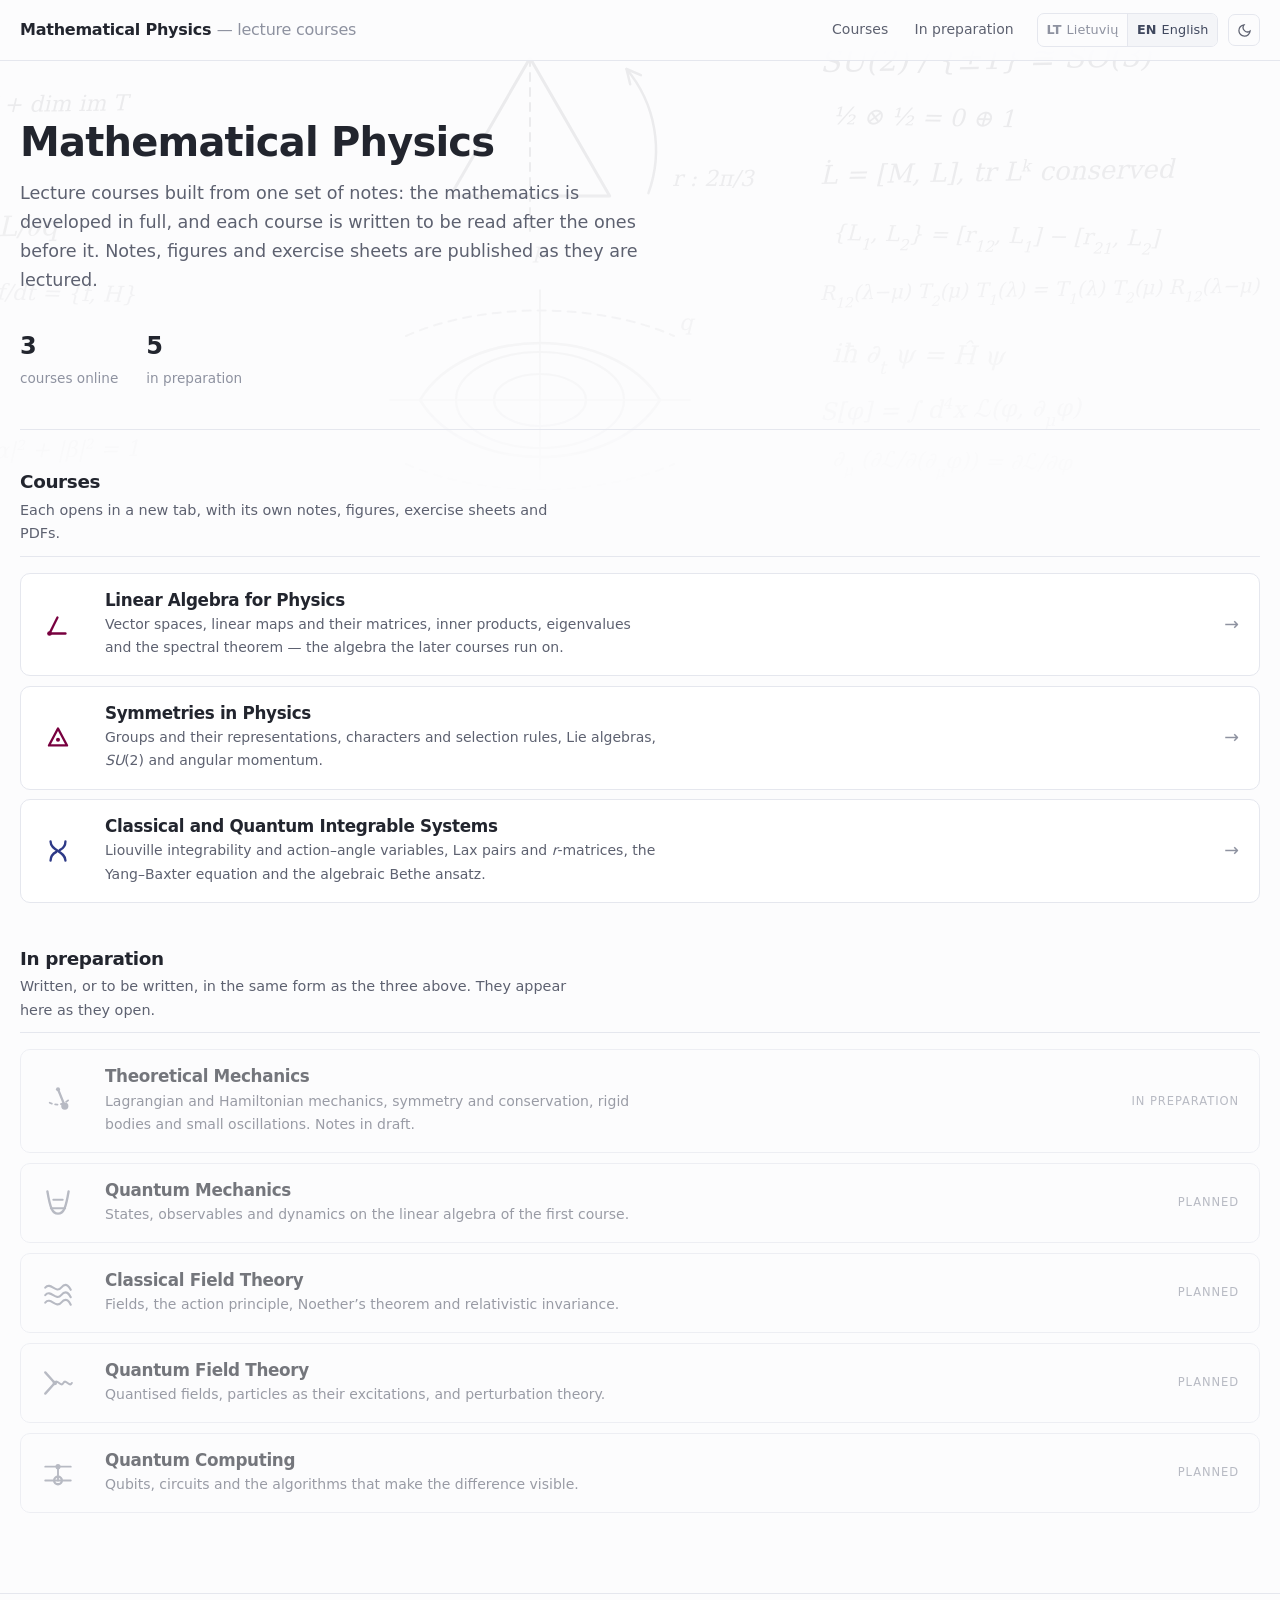
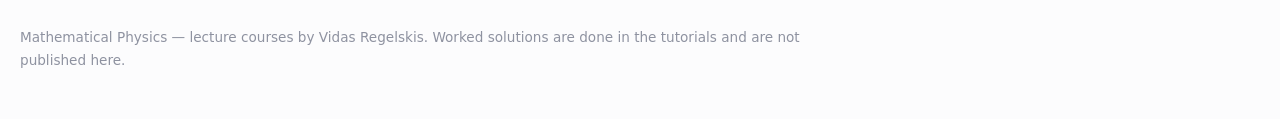
==== en/index.html @ d21b9eca "Publish the Mathematical Physics front page (2026-09-21T10:34Z)" ====
<!doctype html>
<html lang="en">
<head>
<meta charset="utf-8" />
<meta name="viewport" content="width=device-width, initial-scale=1" />
<title>Mathematical Physics</title>
<meta name="description" content="Lecture courses in mathematical physics: linear algebra, symmetries, and classical and quantum integrable systems, with more in preparation." />
<link rel="canonical" href="https://vu-ff.github.io/en/" />
<link rel="alternate" hreflang="lt" href="https://vu-ff.github.io/" />
<link rel="alternate" hreflang="en" href="https://vu-ff.github.io/en/" />
<link rel="alternate" hreflang="x-default" href="https://vu-ff.github.io/" />
<link rel="icon" href="/favicon.svg" />
<link rel="stylesheet" href="/styles.css" />
<script>
  // Applied before first paint, so the page never flashes the wrong theme.
  // The key is shared with the other language: one reader, one choice.
  (function () {
    try {
      var t = localStorage.getItem("mphys-theme");
      if (t) document.documentElement.setAttribute("data-theme", t);
    } catch (e) {}
  })();
</script>
</head>
<body>

<!-- The page-top blackboard: decoration only, so hidden from assistive
     technology and from print. -->
<div class="board" aria-hidden="true"><div class="board-ink"></div></div>
<script>
  // Fade the board out over the first 60% of a screen of scrolling.
  (function () {
    var board = document.querySelector(".board"), frame = 0;
    if (!board) return;
    function update() {
      frame = 0;
      board.style.opacity = String(Math.max(0, 1 - window.scrollY / (window.innerHeight * 0.6)));
    }
    window.addEventListener("scroll", function () {
      if (!frame) frame = requestAnimationFrame(update);
    }, { passive: true });
    update();
  })();
</script>

<a class="skip-link" href="#main">Skip to the courses</a>

<header class="site-header">
  <div class="wrap bar">
    <a class="brand" href="/en/">Mathematical Physics <span>— lecture courses</span></a>
    <nav class="site-nav">
      <a href="#courses">Courses</a>
      <a href="#planned">In preparation</a>
      <div class="lang-switch" role="group" aria-label="Language">
        <a href="/" hreflang="lt" lang="lt">LT<span class="lang-full">Lietuvių</span></a>
        <a href="/en/" hreflang="en" lang="en" aria-current="true">EN<span class="lang-full">English</span></a>
      </div>
      <button class="theme-toggle" type="button" data-theme-toggle aria-label="Switch between light and dark">
        <svg width="15" height="15" viewBox="0 0 24 24" fill="none" stroke="currentColor"
             stroke-width="2" aria-hidden="true">
          <path d="M21 12.79A9 9 0 1 1 11.21 3 7 7 0 0 0 21 12.79z" />
        </svg>
      </button>
    </nav>
  </div>
</header>

<main class="wrap" id="main">

  <section class="hero">
    <h1>Mathematical Physics</h1>
    <p class="lede">Lecture courses built from one set of notes: the mathematics is developed in full, and each course is written to be read after the ones before it. Notes, figures and exercise sheets are published as they are lectured.</p>
    <div class="meta">
      <div><b>3</b> courses online</div>
      <div><b>5</b> in preparation</div>
    </div>
  </section>

  <section class="shelf" id="courses">
    <header class="shelf-head">
      <h2>Courses</h2>
      <p>Each opens in a new tab, with its own notes, figures, exercise sheets and PDFs.</p>
    </header>
    <ul class="course-list">

      <li><a class="course-card" style="--card-accent: var(--c-linalg)"
             href="https://vu-ff.github.io/linalg/" target="_blank" rel="noopener">
        <svg class="course-glyph" width="34" height="34" viewBox="0 0 32 32" aria-hidden="true"
             fill="none" stroke="currentColor" stroke-width="2.2" stroke-linecap="round" stroke-linejoin="round">
          <path d="M8 24 L23 24" /><path d="M8 24 L15.5 9" />
          <circle cx="8" cy="24" r="2.2" fill="currentColor" stroke="none" />
        </svg>
        <div class="course-body">
          <h3>Linear Algebra for Physics</h3>
          <p>Vector spaces, linear maps and their matrices, inner products, eigenvalues and the spectral theorem — the algebra the later courses run on.</p>
        </div>
        <div class="course-go" aria-hidden="true">→</div>
      </a></li>

      <li><a class="course-card" style="--card-accent: var(--c-symmetries)"
             href="https://vu-ff.github.io/symmetries/" target="_blank" rel="noopener">
        <svg class="course-glyph" width="34" height="34" viewBox="0 0 32 32" aria-hidden="true"
             fill="none" stroke="currentColor" stroke-width="2.2" stroke-linecap="round" stroke-linejoin="round">
          <path d="M16 7 L24.5 23 L7.5 23 Z" />
          <circle cx="16" cy="17.7" r="1.9" fill="currentColor" stroke="none" />
        </svg>
        <div class="course-body">
          <h3>Symmetries in Physics</h3>
          <p>Groups and their representations, characters and selection rules, Lie algebras, <i>SU</i>(2) and angular momentum.</p>
        </div>
        <div class="course-go" aria-hidden="true">→</div>
      </a></li>

      <li><a class="course-card" style="--card-accent: var(--c-integrability)"
             href="https://vu-ff.github.io/integrability/" target="_blank" rel="noopener">
        <svg class="course-glyph" width="34" height="34" viewBox="0 0 32 32" aria-hidden="true"
             fill="none" stroke="currentColor" stroke-width="2.2" stroke-linecap="round" stroke-linejoin="round">
          <path d="M9 7 C 9 16, 23 16, 23 25" />
          <path d="M23 7 C 23 12, 19.5 14.2, 17.6 15.2" />
          <path d="M14.4 16.8 C 12.5 17.8, 9 20, 9 25" />
        </svg>
        <div class="course-body">
          <h3>Classical and Quantum Integrable Systems</h3>
          <p>Liouville integrability and action–angle variables, Lax pairs and <i>r</i>-matrices, the Yang–Baxter equation and the algebraic Bethe ansatz.</p>
        </div>
        <div class="course-go" aria-hidden="true">→</div>
      </a></li>

    </ul>
  </section>

  <section class="shelf" id="planned">
    <header class="shelf-head">
      <h2>In preparation</h2>
      <p>Written, or to be written, in the same form as the three above. They appear here as they open.</p>
    </header>
    <ul class="course-list">

      <li><div class="course-card is-planned">
        <svg class="course-glyph" width="34" height="34" viewBox="0 0 32 32" aria-hidden="true"
             fill="none" stroke="currentColor" stroke-width="2.2" stroke-linecap="round" stroke-linejoin="round">
          <path d="M16 5 L21.8 19.2" />
          <circle cx="16" cy="5" r="1.9" fill="currentColor" stroke="none" />
          <circle cx="22.4" cy="20.8" r="3.4" fill="currentColor" stroke="none" />
          <path d="M8.2 17.6 A 15.4 15.4 0 0 0 26.4 14.6" stroke-width="1.7" stroke-dasharray="2.2 3.2" />
        </svg>
        <div class="course-body">
          <h3>Theoretical Mechanics</h3>
          <p>Lagrangian and Hamiltonian mechanics, symmetry and conservation, rigid bodies and small oscillations. Notes in draft.</p>
        </div>
        <div class="course-go">In preparation</div>
      </div></li>

      <li><div class="course-card is-planned">
        <svg class="course-glyph" width="34" height="34" viewBox="0 0 32 32" aria-hidden="true"
             fill="none" stroke="currentColor" stroke-width="2.2" stroke-linecap="round" stroke-linejoin="round">
          <path d="M6 5 C 8.5 20, 10.5 26, 16 26 C 21.5 26, 23.5 20, 26 5" />
          <path d="M11.6 13 L20.4 13" stroke-width="1.9" />
          <path d="M9.3 21 L22.7 21" stroke-width="1.9" />
        </svg>
        <div class="course-body">
          <h3>Quantum Mechanics</h3>
          <p>States, observables and dynamics on the linear algebra of the first course.</p>
        </div>
        <div class="course-go">Planned</div>
      </div></li>

      <li><div class="course-card is-planned">
        <svg class="course-glyph" width="34" height="34" viewBox="0 0 32 32" aria-hidden="true"
             fill="none" stroke="currentColor" stroke-width="2" stroke-linecap="round" stroke-linejoin="round">
          <path d="M4 11 C 9 5, 14 17, 19 11 C 24 5, 27 11, 28 13" />
          <path d="M4 18 C 9 12, 14 24, 19 18 C 24 12, 27 18, 28 20" />
          <path d="M4 25 C 9 19, 14 31, 19 25 C 24 19, 27 25, 28 27" />
        </svg>
        <div class="course-body">
          <h3>Classical Field Theory</h3>
          <p>Fields, the action principle, Noether’s theorem and relativistic invariance.</p>
        </div>
        <div class="course-go">Planned</div>
      </div></li>

      <li><div class="course-card is-planned">
        <svg class="course-glyph" width="34" height="34" viewBox="0 0 32 32" aria-hidden="true"
             fill="none" stroke="currentColor" stroke-width="2.2" stroke-linecap="round" stroke-linejoin="round">
          <path d="M4 6 L13 16" /><path d="M4 26 L13 16" />
          <path d="M13 16 C 15.5 11.5, 18.5 20.5, 21 16 C 23.5 11.5, 26.5 20.5, 29 16" stroke-width="1.9" />
          <circle cx="13" cy="16" r="2.1" fill="currentColor" stroke="none" />
        </svg>
        <div class="course-body">
          <h3>Quantum Field Theory</h3>
          <p>Quantised fields, particles as their excitations, and perturbation theory.</p>
        </div>
        <div class="course-go">Planned</div>
      </div></li>

      <li><div class="course-card is-planned">
        <svg class="course-glyph" width="34" height="34" viewBox="0 0 32 32" aria-hidden="true"
             fill="none" stroke="currentColor" stroke-width="2.2" stroke-linecap="round" stroke-linejoin="round">
          <path d="M4 10 L28 10" stroke-width="1.8" /><path d="M4 23 L28 23" stroke-width="1.8" />
          <path d="M16 10 L16 23" stroke-width="1.8" />
          <circle cx="16" cy="10" r="2.4" fill="currentColor" stroke="none" />
          <circle cx="16" cy="23" r="3.6" />
        </svg>
        <div class="course-body">
          <h3>Quantum Computing</h3>
          <p>Qubits, circuits and the algorithms that make the difference visible.</p>
        </div>
        <div class="course-go">Planned</div>
      </div></li>

    </ul>
  </section>

</main>

<footer class="site-footer">
  <div class="wrap">
    <p>Mathematical Physics — lecture courses by Vidas Regelskis. Worked solutions are done in the tutorials and are not published here.</p>
  </div>
</footer>

<script>
  document.querySelector("[data-theme-toggle]")?.addEventListener("click", function () {
    var root = document.documentElement;
    var current = root.getAttribute("data-theme");
    if (!current) {
      current = window.matchMedia("(prefers-color-scheme: dark)").matches ? "dark" : "light";
    }
    var next = current === "dark" ? "light" : "dark";
    root.setAttribute("data-theme", next);
    try { localStorage.setItem("mphys-theme", next); } catch (e) {}
  });
</script>

</body>
</html>
---- styles.css ----
/* =====================================================================
   Mathematical Physics — the hub's design system.

   Lifted from the three course platforms (integrability/platform/src/
   styles/global.css and its two siblings, 2026-09-21) and cut down to what
   one page needs: the tokens, the header, the blackboard, one card and the
   footer. Nothing about lecture notes, KaTeX or search is carried over.

   The courses each wear their own accent — burgundy #78003f for Linear
   Algebra and Symmetries, indigo #2e3a87 for Integrability. The hub wears
   none of them: it is slate on the siblings' cool greys, and each card
   carries its course's colour as its own mark and hover. The shelf should
   not compete with the books on it.
   ===================================================================== */

:root {
  /* The hub's own accent: a slate that belongs to no course. */
  --slate:      #40485e;
  --slate-dark: #2b3142;

  /* Per-course accents, verbatim from each course's lecturestyle.sty. */
  --c-linalg:        #78003f;
  --c-symmetries:    #78003f;
  --c-integrability: #2e3a87;

  /* Light theme — the cool neutral scale of the integrability site. */
  --bg:          #fcfcfd;
  --bg-raised:   #ffffff;
  --bg-sunken:   #f4f5f8;
  --text:        #1b1d24;
  --text-muted:  #5d6170;
  --text-faint:  #8e92a0;
  --rule:        #e5e7ee;
  --rule-strong: #cfd3de;
  --accent:      var(--slate);
  --accent-text: var(--slate);
  --heading:     #22252e;

  /* The printed notes are set in XCharter, an extended Charter. */
  --font-prose: "Charter", "Bitstream Charter", "Sitka Text", Cambria, Georgia, serif;
  --font-ui: ui-sans-serif, system-ui, -apple-system, "Segoe UI", Inter, sans-serif;

  --measure: 52rem;
  --radius: 10px;
  --shadow: 0 1px 2px rgb(20 24 50 / 0.04), 0 4px 16px rgb(20 24 50 / 0.05);
}

/* Dark theme. Burgundy and indigo are both far too dark to carry a mark on
   dark ground, so each is lifted to the tint its own course's dark theme
   already uses, rather than reused. */
@media (prefers-color-scheme: dark) {
  :root:not([data-theme="light"]) {
    --bg:          #121318;
    --bg-raised:   #1a1b22;
    --bg-sunken:   #0e0f13;
    --text:        #dfe1ea;
    --text-muted:  #a3a7b6;
    --text-faint:  #737888;
    --rule:        #272a33;
    --rule-strong: #3a3e4a;
    --accent:      #9aa3ba;
    --accent-text: #aeb6c9;
    --heading:     #e6e8f0;
    --c-linalg:        #d888a8;
    --c-symmetries:    #d888a8;
    --c-integrability: #8e9ae0;
    --shadow: 0 1px 2px rgb(0 0 0 / 0.35), 0 4px 16px rgb(0 0 0 / 0.28);
  }
}
:root[data-theme="dark"] {
  --bg:          #121318;  --bg-raised: #1a1b22;  --bg-sunken: #0e0f13;
  --text:        #dfe1ea;  --text-muted: #a3a7b6; --text-faint: #737888;
  --rule:        #272a33;  --rule-strong: #3a3e4a;
  --accent:      #9aa3ba;  --accent-text: #aeb6c9; --heading: #e6e8f0;
  --c-linalg:        #d888a8;
  --c-symmetries:    #d888a8;
  --c-integrability: #8e9ae0;
  --shadow: 0 1px 2px rgb(0 0 0 / 0.35), 0 4px 16px rgb(0 0 0 / 0.28);
}

*, *::before, *::after { box-sizing: border-box; }

html { -webkit-text-size-adjust: 100%; scroll-behavior: smooth; scroll-padding-top: 5rem; }
@media (prefers-reduced-motion: reduce) {
  html { scroll-behavior: auto; }
  *, *::before, *::after { animation-duration: .01ms !important; transition-duration: .01ms !important; }
}

body {
  margin: 0;
  background: var(--bg);
  color: var(--text);
  font-family: var(--font-ui);
  font-size: 17px;
  line-height: 1.65;
  -webkit-font-smoothing: antialiased;
  position: relative;
  isolation: isolate;
}

/* ---------- the blackboard ----------
   A faint board of formulas from across the collection behind the top of
   the page. The SVG is a MASK and the ink is a theme colour, so it follows
   light and dark without a second drawing. It fades downward, and fades
   again as the reader scrolls (the listener in index.html). */
.board {
  position: absolute; top: 0; left: 0; right: 0; height: 500px;
  z-index: -1; pointer-events: none; overflow: hidden;
  -webkit-mask-image: linear-gradient(to bottom, #000 0%, #000 30%, transparent 100%);
          mask-image: linear-gradient(to bottom, #000 0%, #000 30%, transparent 100%);
}
.board-ink {
  position: absolute; inset: 0;
  background: var(--board-ink); opacity: var(--board-opacity);
  -webkit-mask: url("blackboard.svg") top center / 1800px 500px repeat-x;
          mask: url("blackboard.svg") top center / 1800px 500px repeat-x;
}
:root { --board-ink: var(--heading); --board-opacity: .075; }
@media (prefers-color-scheme: dark) {
  :root:not([data-theme="light"]) { --board-opacity: .07; }
}
:root[data-theme="dark"] { --board-opacity: .07; }
@media (max-width: 40rem) {
  .board { height: 340px; }
  .board-ink { -webkit-mask-size: 1224px 340px; mask-size: 1224px 340px; }
}
@media print { .board { display: none; } }

/* ---------- layout ---------- */
.wrap { width: min(100% - 2.5rem, 80rem); margin-inline: auto; }

/* ---------- header ---------- */
.site-header {
  position: sticky; top: 0; z-index: 50;
  background: color-mix(in srgb, var(--bg) 88%, transparent);
  backdrop-filter: saturate(1.6) blur(10px);
  border-bottom: 1px solid var(--rule);
}
.site-header .bar { display: flex; align-items: center; gap: 1.25rem; height: 3.75rem; }
.brand { font-weight: 650; letter-spacing: -0.015em; color: var(--heading); text-decoration: none; font-size: 1rem; }
.brand span { color: var(--text-faint); font-weight: 450; }
.site-nav { margin-left: auto; display: flex; align-items: center; gap: .25rem; }
.site-nav a {
  color: var(--text-muted); text-decoration: none; font-size: .875rem;
  padding: .4rem .7rem; border-radius: 7px; font-weight: 500;
}
.site-nav a:hover { color: var(--text); background: var(--bg-sunken); }

/* The language switcher: a segmented control at the end of the navigation,
   carried over from the course sites so the two chromes match. The full name
   is what a reader looking for their language scans for, so it is the label
   on a wide header; the code alone carries it once the header runs out of
   room. */
.lang-switch {
  display: flex; align-items: center; margin-left: .5rem;
  border: 1px solid var(--rule); border-radius: 7px; overflow: hidden;
}
.site-nav .lang-switch a {
  display: flex; align-items: baseline; gap: .3rem;
  padding: .32rem .55rem; border-radius: 0; font-size: .8rem; font-weight: 550;
  color: var(--text-faint); letter-spacing: .01em;
}
.site-nav .lang-switch a + a { border-left: 1px solid var(--rule); }
.site-nav .lang-switch a:hover { color: var(--text); background: var(--bg-sunken); }
.site-nav .lang-switch a[aria-current="true"] {
  color: var(--accent-text); background: var(--bg-sunken); cursor: default;
}
.lang-switch .lang-full { font-weight: 500; }
@media (max-width: 62rem) {
  .lang-switch .lang-full { display: none; }
}

.theme-toggle {
  background: none; border: 1px solid var(--rule); color: var(--text-muted);
  width: 2rem; height: 2rem; border-radius: 7px; cursor: pointer;
  display: grid; place-items: center; padding: 0; margin-left: .35rem;
}
.theme-toggle:hover { border-color: var(--rule-strong); color: var(--text); }

/* ---------- headings and links ---------- */
h1, h2, h3 { color: var(--heading); line-height: 1.25; letter-spacing: -0.02em; font-weight: 640; }
h1 { font-size: clamp(1.75rem, 1.2rem + 2vw, 2.5rem); margin: 0 0 .5rem; }
h2 { font-size: 1.4rem; margin: 2.75rem 0 .75rem; }
h3 { font-size: 1.1rem; margin: 2rem 0 .5rem; }
a { color: var(--accent-text); text-underline-offset: 2px; }

/* ---------- hero ---------- */
.hero { padding: 3.5rem 0 2.5rem; border-bottom: 1px solid var(--rule); margin-bottom: 2.5rem; }
.hero h1 { max-width: 20ch; }
.hero .lede { font-size: 1.1rem; color: var(--text-muted); max-width: 56ch; margin: .75rem 0 0; }
.hero .meta { display: flex; flex-wrap: wrap; gap: 1.75rem; margin-top: 2rem; }
.hero .meta div { font-size: .85rem; color: var(--text-faint); }
.hero .meta b { display: block; font-size: 1.5rem; color: var(--heading); font-weight: 620; letter-spacing: -.02em; }

/* ---------- the shelf ---------- */
.shelf { margin: 0 0 2.75rem; }
.shelf-head { border-bottom: 1px solid var(--rule); padding-bottom: .6rem; margin-bottom: 1rem; }
.shelf-head h2 { margin: 0; font-size: 1.15rem; }
.shelf-head p { margin: .35rem 0 0; font-size: .9rem; color: var(--text-muted); max-width: 60ch; }

.course-list { display: grid; gap: .6rem; padding: 0; margin: 0; list-style: none; }
.course-card {
  display: grid; grid-template-columns: 2.75rem 1fr auto; align-items: center; gap: 1.25rem;
  padding: 1rem 1.25rem; border: 1px solid var(--rule); border-radius: var(--radius);
  background: var(--bg-raised); text-decoration: none; color: inherit;
  transition: border-color .15s ease, transform .15s ease, box-shadow .15s ease;
}
/* Each live card hovers in its own course's colour, which is the first
   thing the reader will see of that course on the other side of the click. */
a.course-card:hover { border-color: var(--card-accent); transform: translateY(-1px); box-shadow: var(--shadow); }
.course-glyph { color: var(--card-accent); display: block; }
.course-body h3 { margin: 0 0 .15rem; font-size: 1.05rem; font-weight: 620; }
.course-body p { margin: 0; font-size: .875rem; color: var(--text-muted); max-width: 62ch; }
.course-go { color: var(--text-faint); font-size: 1.1rem; }

.course-card.is-planned { opacity: .62; background: transparent; --card-accent: var(--text-faint); }
.course-card.is-planned .course-go {
  font-size: .72rem; text-transform: uppercase; letter-spacing: .08em;
}

/* ---------- footer ---------- */
.site-footer {
  margin-top: 5rem; border-top: 1px solid var(--rule);
  padding: 2rem 0 3rem; color: var(--text-faint); font-size: .85rem;
}
.site-footer p { margin: 0; max-width: var(--measure); }
.site-footer a { color: var(--text-muted); }

/* Keyboard users should not have to tab through the header first. */
.skip-link {
  position: absolute; left: -9999px; top: 0; z-index: 100;
  background: var(--bg); color: var(--accent-text);
  padding: .6rem 1rem; border: 2px solid var(--accent); border-radius: 0 0 4px 0;
}
.skip-link:focus { left: 0; }

@media (max-width: 40rem) {
  /* The brand must stay on one line; the two section links are no use on a
     page this short, so the phone header is the title and the toggle. */
  .brand { white-space: nowrap; }
  .brand span { display: none; }
  .site-nav > a { display: none; }
  .lang-switch { margin-left: 0; }
  .site-nav .lang-switch a { padding: .3rem .45rem; font-size: .78rem; }
  .theme-toggle { flex: 0 0 auto; }
  .hero { padding: 2.25rem 0 1.75rem; }
  .hero .meta { gap: 1.1rem; }
  .course-card { grid-template-columns: 2.25rem 1fr auto; gap: .85rem; padding: .9rem 1rem; }
  .course-body p { font-size: .84rem; }
  /* A third column for "In preparation" would leave the description a
     column of two words, so the status drops under the text instead. */
  .course-card.is-planned { grid-template-columns: 2.25rem 1fr; }
  .course-card.is-planned .course-go { grid-column: 2; margin-top: .35rem; }
}
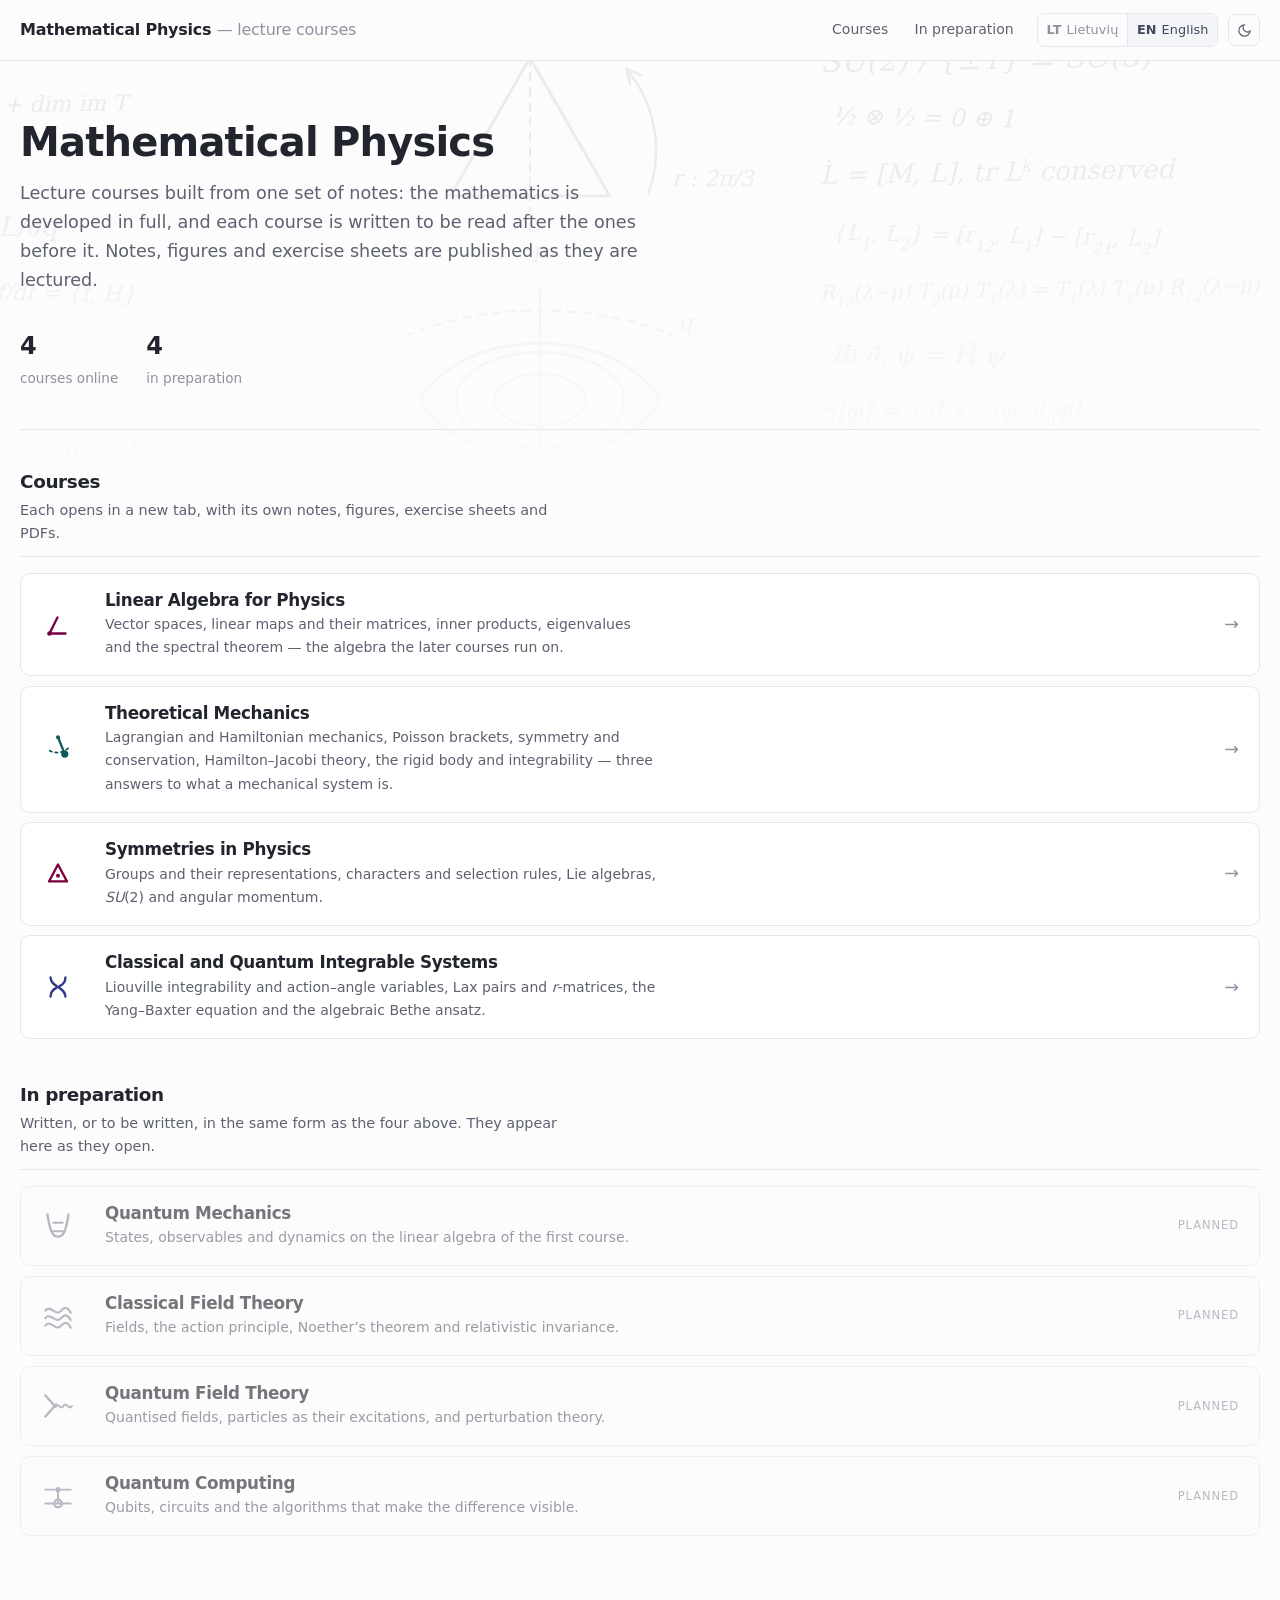
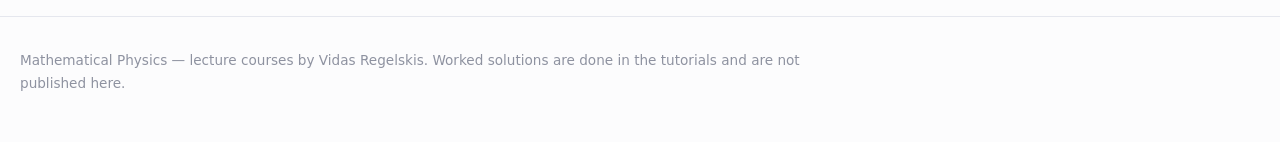
==== commit 24bd7e9a: "Publish the Mathematical Physics front page (2026-09-30T18:46Z)" ====
--- a/en/index.html
+++ b/en/index.html
@@ -4,7 +4,7 @@
 <meta charset="utf-8" />
 <meta name="viewport" content="width=device-width, initial-scale=1" />
 <title>Mathematical Physics</title>
-<meta name="description" content="Lecture courses in mathematical physics: linear algebra, symmetries, and classical and quantum integrable systems, with more in preparation." />
+<meta name="description" content="Lecture courses in mathematical physics: linear algebra, theoretical mechanics, symmetries, and classical and quantum integrable systems, with more in preparation." />
 <link rel="canonical" href="https://vu-ff.github.io/en/" />
 <link rel="alternate" hreflang="lt" href="https://vu-ff.github.io/" />
 <link rel="alternate" hreflang="en" href="https://vu-ff.github.io/en/" />
@@ -71,8 +71,8 @@
     <h1>Mathematical Physics</h1>
     <p class="lede">Lecture courses built from one set of notes: the mathematics is developed in full, and each course is written to be read after the ones before it. Notes, figures and exercise sheets are published as they are lectured.</p>
     <div class="meta">
-      <div><b>3</b> courses online</div>
-      <div><b>5</b> in preparation</div>
+      <div><b>4</b> courses online</div>
+      <div><b>4</b> in preparation</div>
     </div>
   </section>
 
@@ -97,46 +97,8 @@
         <div class="course-go" aria-hidden="true">→</div>
       </a></li>
 
-      <li><a class="course-card" style="--card-accent: var(--c-symmetries)"
-             href="https://vu-ff.github.io/symmetries/" target="_blank" rel="noopener">
-        <svg class="course-glyph" width="34" height="34" viewBox="0 0 32 32" aria-hidden="true"
-             fill="none" stroke="currentColor" stroke-width="2.2" stroke-linecap="round" stroke-linejoin="round">
-          <path d="M16 7 L24.5 23 L7.5 23 Z" />
-          <circle cx="16" cy="17.7" r="1.9" fill="currentColor" stroke="none" />
-        </svg>
-        <div class="course-body">
-          <h3>Symmetries in Physics</h3>
-          <p>Groups and their representations, characters and selection rules, Lie algebras, <i>SU</i>(2) and angular momentum.</p>
-        </div>
-        <div class="course-go" aria-hidden="true">→</div>
-      </a></li>
-
-      <li><a class="course-card" style="--card-accent: var(--c-integrability)"
-             href="https://vu-ff.github.io/integrability/" target="_blank" rel="noopener">
-        <svg class="course-glyph" width="34" height="34" viewBox="0 0 32 32" aria-hidden="true"
-             fill="none" stroke="currentColor" stroke-width="2.2" stroke-linecap="round" stroke-linejoin="round">
-          <path d="M9 7 C 9 16, 23 16, 23 25" />
-          <path d="M23 7 C 23 12, 19.5 14.2, 17.6 15.2" />
-          <path d="M14.4 16.8 C 12.5 17.8, 9 20, 9 25" />
-        </svg>
-        <div class="course-body">
-          <h3>Classical and Quantum Integrable Systems</h3>
-          <p>Liouville integrability and action–angle variables, Lax pairs and <i>r</i>-matrices, the Yang–Baxter equation and the algebraic Bethe ansatz.</p>
-        </div>
-        <div class="course-go" aria-hidden="true">→</div>
-      </a></li>
-
-    </ul>
-  </section>
-
-  <section class="shelf" id="planned">
-    <header class="shelf-head">
-      <h2>In preparation</h2>
-      <p>Written, or to be written, in the same form as the three above. They appear here as they open.</p>
-    </header>
-    <ul class="course-list">
-
-      <li><div class="course-card is-planned">
+      <li><a class="course-card" style="--card-accent: var(--c-mechanics)"
+             href="https://vu-ff.github.io/mechanics/" target="_blank" rel="noopener">
         <svg class="course-glyph" width="34" height="34" viewBox="0 0 32 32" aria-hidden="true"
              fill="none" stroke="currentColor" stroke-width="2.2" stroke-linecap="round" stroke-linejoin="round">
           <path d="M16 5 L21.8 19.2" />
@@ -146,10 +108,49 @@
         </svg>
         <div class="course-body">
           <h3>Theoretical Mechanics</h3>
-          <p>Lagrangian and Hamiltonian mechanics, symmetry and conservation, rigid bodies and small oscillations. Notes in draft.</p>
-        </div>
-        <div class="course-go">In preparation</div>
-      </div></li>
+          <p>Lagrangian and Hamiltonian mechanics, Poisson brackets, symmetry and conservation, Hamilton–Jacobi theory, the rigid body and integrability — three answers to what a mechanical system is.</p>
+        </div>
+        <div class="course-go" aria-hidden="true">→</div>
+      </a></li>
+
+      <li><a class="course-card" style="--card-accent: var(--c-symmetries)"
+             href="https://vu-ff.github.io/symmetries/" target="_blank" rel="noopener">
+        <svg class="course-glyph" width="34" height="34" viewBox="0 0 32 32" aria-hidden="true"
+             fill="none" stroke="currentColor" stroke-width="2.2" stroke-linecap="round" stroke-linejoin="round">
+          <path d="M16 7 L24.5 23 L7.5 23 Z" />
+          <circle cx="16" cy="17.7" r="1.9" fill="currentColor" stroke="none" />
+        </svg>
+        <div class="course-body">
+          <h3>Symmetries in Physics</h3>
+          <p>Groups and their representations, characters and selection rules, Lie algebras, <i>SU</i>(2) and angular momentum.</p>
+        </div>
+        <div class="course-go" aria-hidden="true">→</div>
+      </a></li>
+
+      <li><a class="course-card" style="--card-accent: var(--c-integrability)"
+             href="https://vu-ff.github.io/integrability/" target="_blank" rel="noopener">
+        <svg class="course-glyph" width="34" height="34" viewBox="0 0 32 32" aria-hidden="true"
+             fill="none" stroke="currentColor" stroke-width="2.2" stroke-linecap="round" stroke-linejoin="round">
+          <path d="M9 7 C 9 16, 23 16, 23 25" />
+          <path d="M23 7 C 23 12, 19.5 14.2, 17.6 15.2" />
+          <path d="M14.4 16.8 C 12.5 17.8, 9 20, 9 25" />
+        </svg>
+        <div class="course-body">
+          <h3>Classical and Quantum Integrable Systems</h3>
+          <p>Liouville integrability and action–angle variables, Lax pairs and <i>r</i>-matrices, the Yang–Baxter equation and the algebraic Bethe ansatz.</p>
+        </div>
+        <div class="course-go" aria-hidden="true">→</div>
+      </a></li>
+
+    </ul>
+  </section>
+
+  <section class="shelf" id="planned">
+    <header class="shelf-head">
+      <h2>In preparation</h2>
+      <p>Written, or to be written, in the same form as the four above. They appear here as they open.</p>
+    </header>
+    <ul class="course-list">
 
       <li><div class="course-card is-planned">
         <svg class="course-glyph" width="34" height="34" viewBox="0 0 32 32" aria-hidden="true"
--- a/styles.css
+++ b/styles.css
@@ -22,6 +22,7 @@
   --c-linalg:        #78003f;
   --c-symmetries:    #78003f;
   --c-integrability: #2e3a87;
+  --c-mechanics:     #0e5a5a;
 
   /* Light theme — the cool neutral scale of the integrability site. */
   --bg:          #fcfcfd;
@@ -64,6 +65,7 @@
     --c-linalg:        #d888a8;
     --c-symmetries:    #d888a8;
     --c-integrability: #8e9ae0;
+    --c-mechanics:     #5fbfb8;
     --shadow: 0 1px 2px rgb(0 0 0 / 0.35), 0 4px 16px rgb(0 0 0 / 0.28);
   }
 }
@@ -75,6 +77,7 @@
   --c-linalg:        #d888a8;
   --c-symmetries:    #d888a8;
   --c-integrability: #8e9ae0;
+  --c-mechanics:     #5fbfb8;
   --shadow: 0 1px 2px rgb(0 0 0 / 0.35), 0 4px 16px rgb(0 0 0 / 0.28);
 }
 
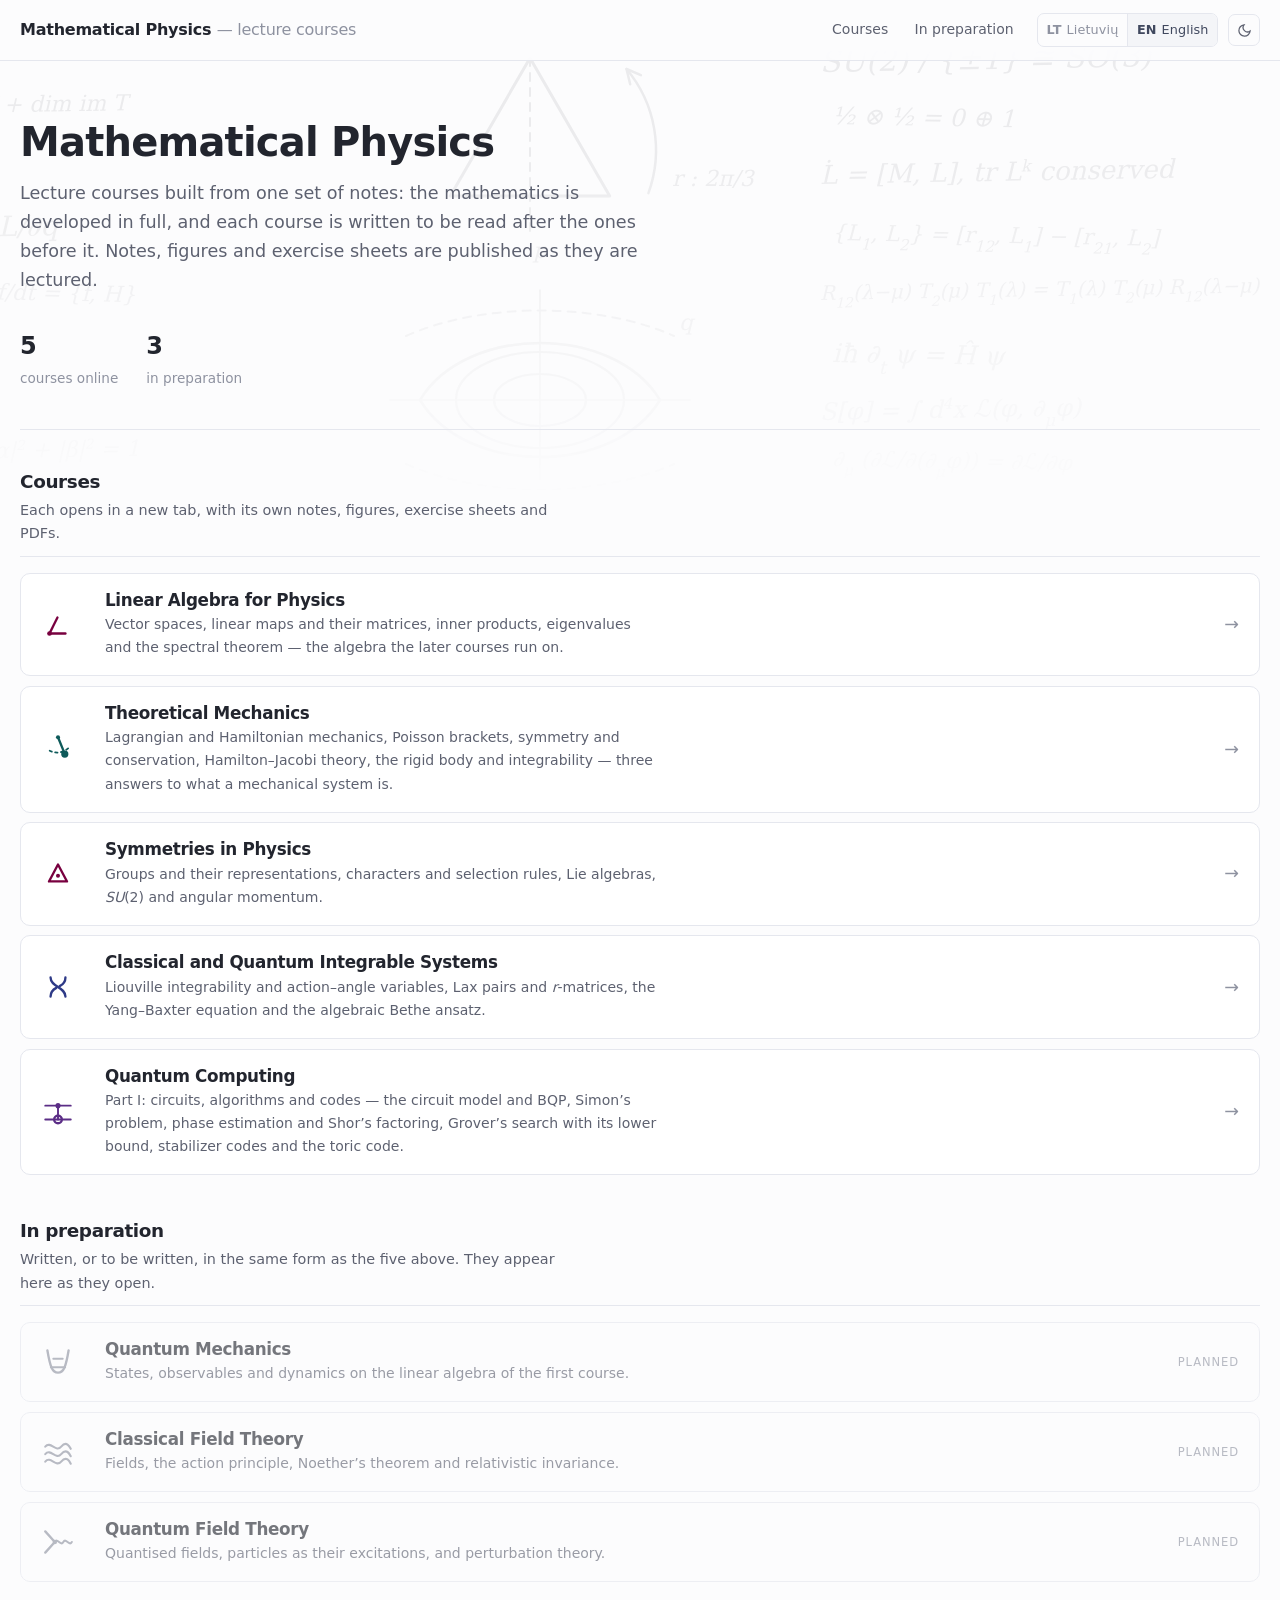
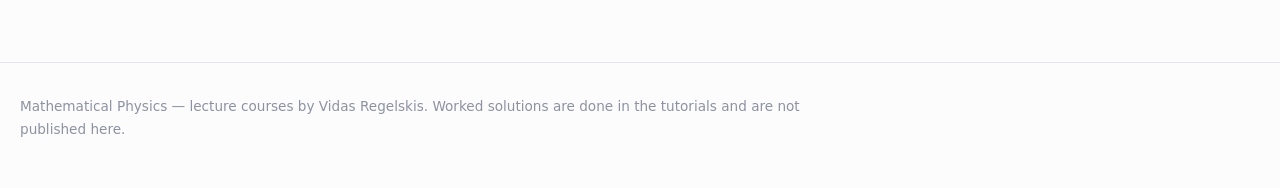
==== commit 3f4f0ddc: "Publish the Mathematical Physics front page (2026-10-07T09:51Z)" ====
--- a/en/index.html
+++ b/en/index.html
@@ -4,7 +4,7 @@
 <meta charset="utf-8" />
 <meta name="viewport" content="width=device-width, initial-scale=1" />
 <title>Mathematical Physics</title>
-<meta name="description" content="Lecture courses in mathematical physics: linear algebra, theoretical mechanics, symmetries, and classical and quantum integrable systems, with more in preparation." />
+<meta name="description" content="Lecture courses in mathematical physics: linear algebra, theoretical mechanics, symmetries, classical and quantum integrable systems, and quantum computing, with more in preparation." />
 <link rel="canonical" href="https://vu-ff.github.io/en/" />
 <link rel="alternate" hreflang="lt" href="https://vu-ff.github.io/" />
 <link rel="alternate" hreflang="en" href="https://vu-ff.github.io/en/" />
@@ -71,8 +71,8 @@
     <h1>Mathematical Physics</h1>
     <p class="lede">Lecture courses built from one set of notes: the mathematics is developed in full, and each course is written to be read after the ones before it. Notes, figures and exercise sheets are published as they are lectured.</p>
     <div class="meta">
-      <div><b>4</b> courses online</div>
-      <div><b>4</b> in preparation</div>
+      <div><b>5</b> courses online</div>
+      <div><b>3</b> in preparation</div>
     </div>
   </section>
 
@@ -142,13 +142,29 @@
         <div class="course-go" aria-hidden="true">→</div>
       </a></li>
 
+      <li><a class="course-card" style="--card-accent: var(--c-computing)"
+             href="https://vu-ff.github.io/computing/" target="_blank" rel="noopener">
+        <svg class="course-glyph" width="34" height="34" viewBox="0 0 32 32" aria-hidden="true"
+             fill="none" stroke="currentColor" stroke-width="2.2" stroke-linecap="round" stroke-linejoin="round">
+          <path d="M4 10 L28 10" stroke-width="1.8" /><path d="M4 23 L28 23" stroke-width="1.8" />
+          <path d="M16 10 L16 23" stroke-width="1.8" />
+          <circle cx="16" cy="10" r="2.4" fill="currentColor" stroke="none" />
+          <circle cx="16" cy="23" r="3.6" />
+        </svg>
+        <div class="course-body">
+          <h3>Quantum Computing</h3>
+          <p>Part I: circuits, algorithms and codes — the circuit model and BQP, Simon’s problem, phase estimation and Shor’s factoring, Grover’s search with its lower bound, stabilizer codes and the toric code.</p>
+        </div>
+        <div class="course-go" aria-hidden="true">→</div>
+      </a></li>
+
     </ul>
   </section>
 
   <section class="shelf" id="planned">
     <header class="shelf-head">
       <h2>In preparation</h2>
-      <p>Written, or to be written, in the same form as the four above. They appear here as they open.</p>
+      <p>Written, or to be written, in the same form as the five above. They appear here as they open.</p>
     </header>
     <ul class="course-list">
 
@@ -190,21 +206,6 @@
         <div class="course-body">
           <h3>Quantum Field Theory</h3>
           <p>Quantised fields, particles as their excitations, and perturbation theory.</p>
-        </div>
-        <div class="course-go">Planned</div>
-      </div></li>
-
-      <li><div class="course-card is-planned">
-        <svg class="course-glyph" width="34" height="34" viewBox="0 0 32 32" aria-hidden="true"
-             fill="none" stroke="currentColor" stroke-width="2.2" stroke-linecap="round" stroke-linejoin="round">
-          <path d="M4 10 L28 10" stroke-width="1.8" /><path d="M4 23 L28 23" stroke-width="1.8" />
-          <path d="M16 10 L16 23" stroke-width="1.8" />
-          <circle cx="16" cy="10" r="2.4" fill="currentColor" stroke="none" />
-          <circle cx="16" cy="23" r="3.6" />
-        </svg>
-        <div class="course-body">
-          <h3>Quantum Computing</h3>
-          <p>Qubits, circuits and the algorithms that make the difference visible.</p>
         </div>
         <div class="course-go">Planned</div>
       </div></li>
--- a/styles.css
+++ b/styles.css
@@ -23,6 +23,7 @@
   --c-symmetries:    #78003f;
   --c-integrability: #2e3a87;
   --c-mechanics:     #0e5a5a;
+  --c-computing:     #5b2d86;
 
   /* Light theme — the cool neutral scale of the integrability site. */
   --bg:          #fcfcfd;
@@ -66,6 +67,7 @@
     --c-symmetries:    #d888a8;
     --c-integrability: #8e9ae0;
     --c-mechanics:     #5fbfb8;
+    --c-computing:     #b79be0;
     --shadow: 0 1px 2px rgb(0 0 0 / 0.35), 0 4px 16px rgb(0 0 0 / 0.28);
   }
 }
@@ -78,6 +80,7 @@
   --c-symmetries:    #d888a8;
   --c-integrability: #8e9ae0;
   --c-mechanics:     #5fbfb8;
+  --c-computing:     #b79be0;
   --shadow: 0 1px 2px rgb(0 0 0 / 0.35), 0 4px 16px rgb(0 0 0 / 0.28);
 }
 
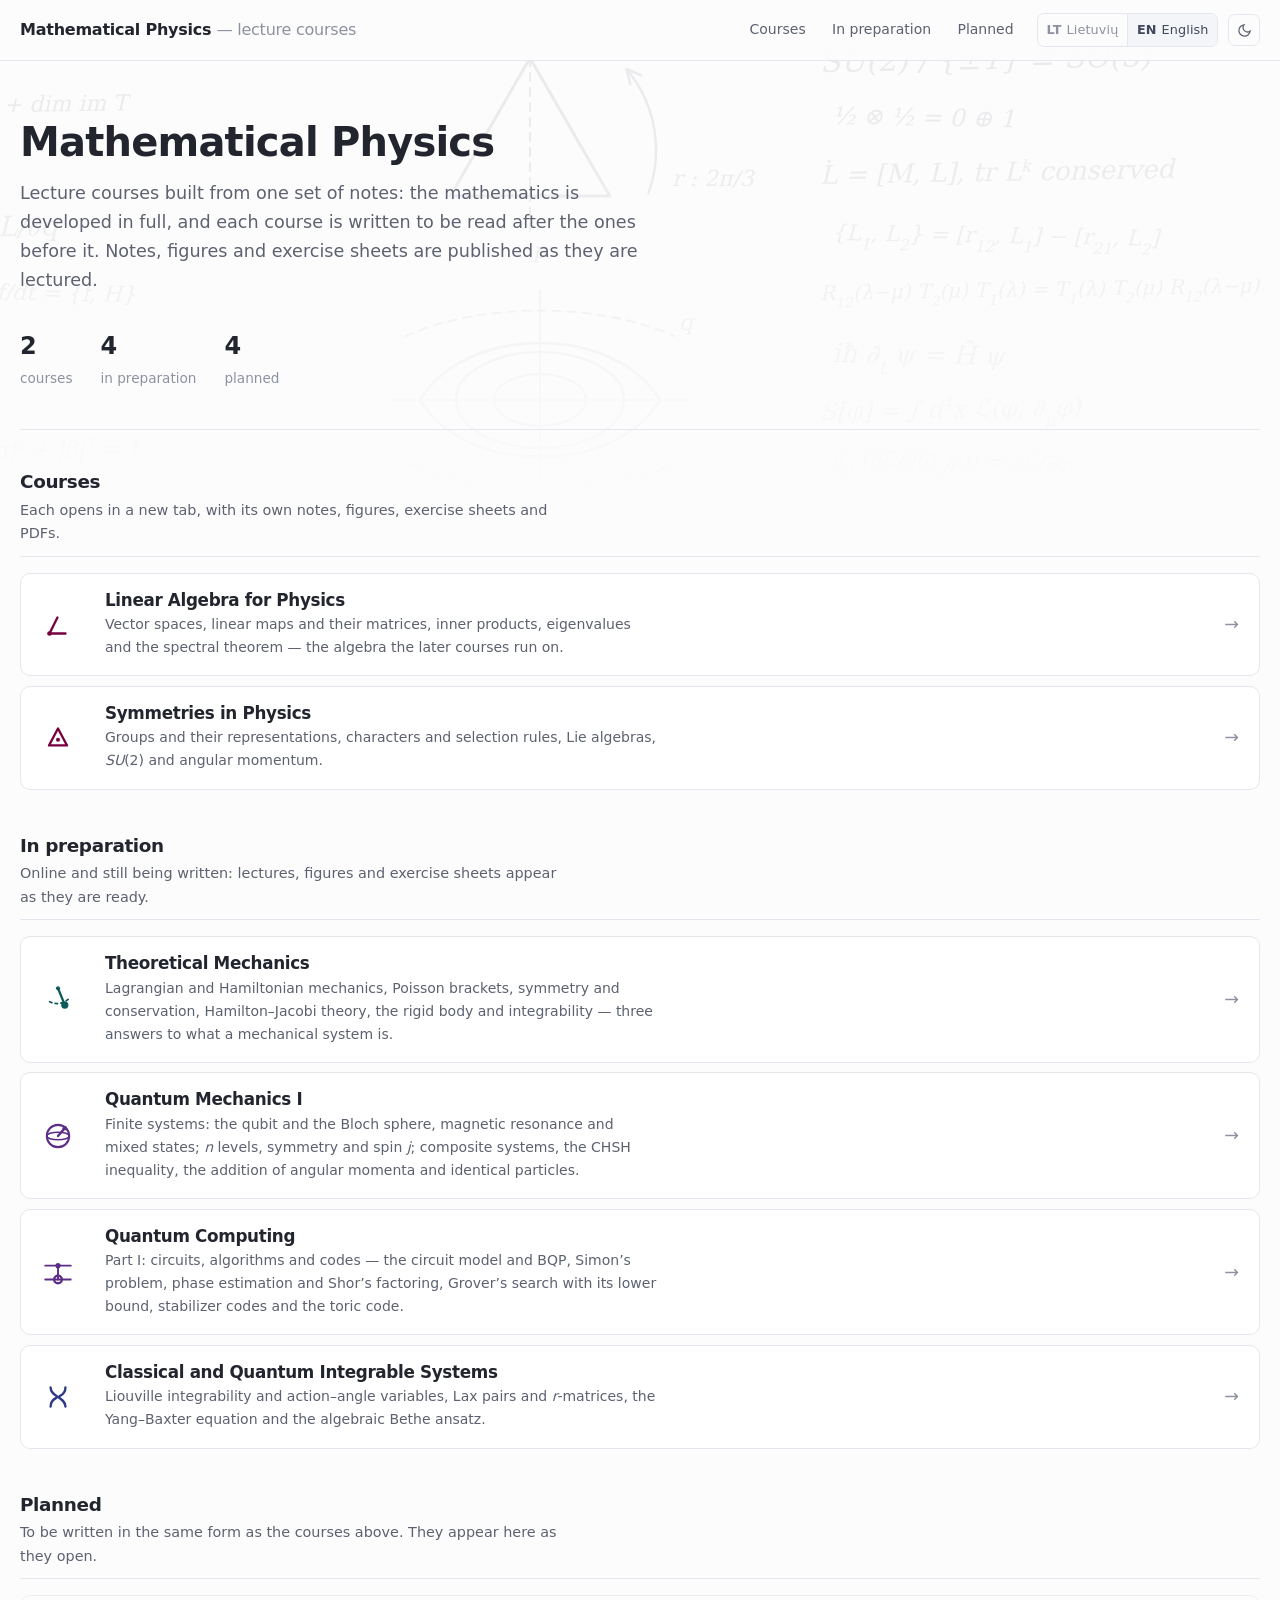
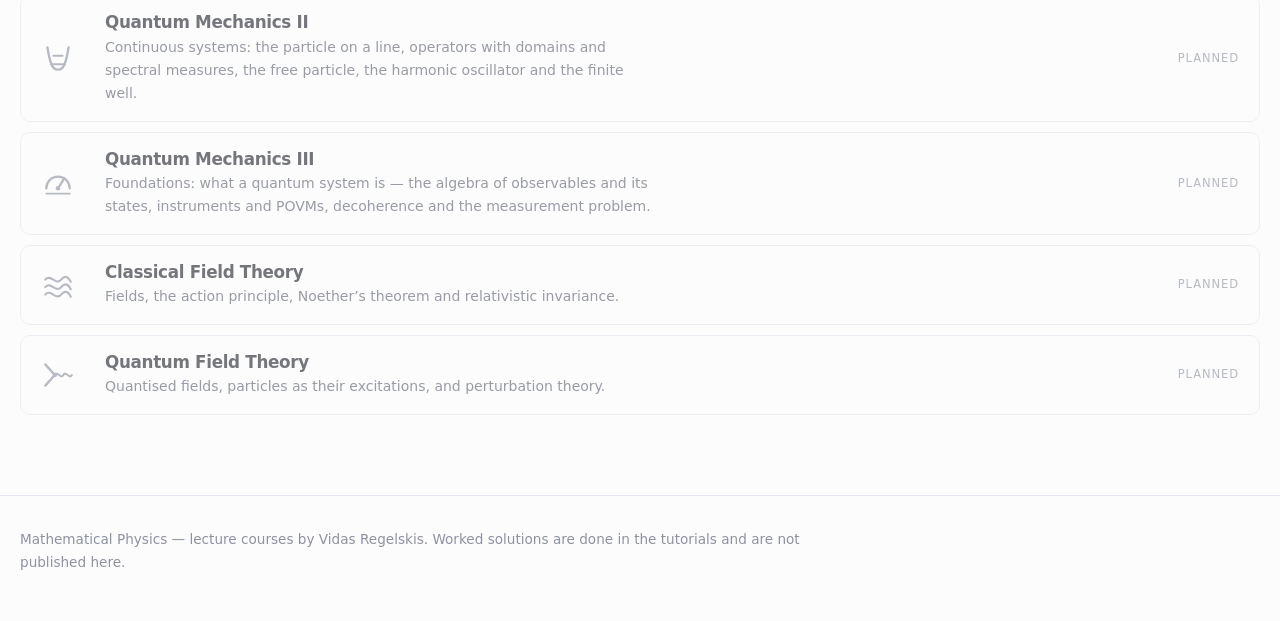
==== commit 710e7ca3: "Publish the Mathematical Physics front page (2026-10-19T06:40Z)" ====
--- a/en/index.html
+++ b/en/index.html
@@ -4,7 +4,7 @@
 <meta charset="utf-8" />
 <meta name="viewport" content="width=device-width, initial-scale=1" />
 <title>Mathematical Physics</title>
-<meta name="description" content="Lecture courses in mathematical physics: linear algebra, theoretical mechanics, symmetries, classical and quantum integrable systems, and quantum computing, with more in preparation." />
+<meta name="description" content="Lecture courses in mathematical physics: linear algebra and symmetries; theoretical mechanics, quantum mechanics, quantum computing and integrable systems in preparation; more planned." />
 <link rel="canonical" href="https://vu-ff.github.io/en/" />
 <link rel="alternate" hreflang="lt" href="https://vu-ff.github.io/" />
 <link rel="alternate" hreflang="en" href="https://vu-ff.github.io/en/" />
@@ -50,7 +50,8 @@
     <a class="brand" href="/en/">Mathematical Physics <span>— lecture courses</span></a>
     <nav class="site-nav">
       <a href="#courses">Courses</a>
-      <a href="#planned">In preparation</a>
+      <a href="#drafting">In preparation</a>
+      <a href="#planned">Planned</a>
       <div class="lang-switch" role="group" aria-label="Language">
         <a href="/" hreflang="lt" lang="lt">LT<span class="lang-full">Lietuvių</span></a>
         <a href="/en/" hreflang="en" lang="en" aria-current="true">EN<span class="lang-full">English</span></a>
@@ -71,8 +72,9 @@
     <h1>Mathematical Physics</h1>
     <p class="lede">Lecture courses built from one set of notes: the mathematics is developed in full, and each course is written to be read after the ones before it. Notes, figures and exercise sheets are published as they are lectured.</p>
     <div class="meta">
-      <div><b>5</b> courses online</div>
-      <div><b>3</b> in preparation</div>
+      <div><b>2</b> courses</div>
+      <div><b>4</b> in preparation</div>
+      <div><b>4</b> planned</div>
     </div>
   </section>
 
@@ -97,6 +99,30 @@
         <div class="course-go" aria-hidden="true">→</div>
       </a></li>
 
+      <li><a class="course-card" style="--card-accent: var(--c-symmetries)"
+             href="https://vu-ff.github.io/symmetries/" target="_blank" rel="noopener">
+        <svg class="course-glyph" width="34" height="34" viewBox="0 0 32 32" aria-hidden="true"
+             fill="none" stroke="currentColor" stroke-width="2.2" stroke-linecap="round" stroke-linejoin="round">
+          <path d="M16 7 L24.5 23 L7.5 23 Z" />
+          <circle cx="16" cy="17.7" r="1.9" fill="currentColor" stroke="none" />
+        </svg>
+        <div class="course-body">
+          <h3>Symmetries in Physics</h3>
+          <p>Groups and their representations, characters and selection rules, Lie algebras, <i>SU</i>(2) and angular momentum.</p>
+        </div>
+        <div class="course-go" aria-hidden="true">→</div>
+      </a></li>
+
+    </ul>
+  </section>
+
+  <section class="shelf" id="drafting">
+    <header class="shelf-head">
+      <h2>In preparation</h2>
+      <p>Online and still being written: lectures, figures and exercise sheets appear as they are ready.</p>
+    </header>
+    <ul class="course-list">
+
       <li><a class="course-card" style="--card-accent: var(--c-mechanics)"
              href="https://vu-ff.github.io/mechanics/" target="_blank" rel="noopener">
         <svg class="course-glyph" width="34" height="34" viewBox="0 0 32 32" aria-hidden="true"
@@ -113,31 +139,18 @@
         <div class="course-go" aria-hidden="true">→</div>
       </a></li>
 
-      <li><a class="course-card" style="--card-accent: var(--c-symmetries)"
-             href="https://vu-ff.github.io/symmetries/" target="_blank" rel="noopener">
-        <svg class="course-glyph" width="34" height="34" viewBox="0 0 32 32" aria-hidden="true"
-             fill="none" stroke="currentColor" stroke-width="2.2" stroke-linecap="round" stroke-linejoin="round">
-          <path d="M16 7 L24.5 23 L7.5 23 Z" />
-          <circle cx="16" cy="17.7" r="1.9" fill="currentColor" stroke="none" />
-        </svg>
-        <div class="course-body">
-          <h3>Symmetries in Physics</h3>
-          <p>Groups and their representations, characters and selection rules, Lie algebras, <i>SU</i>(2) and angular momentum.</p>
-        </div>
-        <div class="course-go" aria-hidden="true">→</div>
-      </a></li>
-
-      <li><a class="course-card" style="--card-accent: var(--c-integrability)"
-             href="https://vu-ff.github.io/integrability/" target="_blank" rel="noopener">
-        <svg class="course-glyph" width="34" height="34" viewBox="0 0 32 32" aria-hidden="true"
-             fill="none" stroke="currentColor" stroke-width="2.2" stroke-linecap="round" stroke-linejoin="round">
-          <path d="M9 7 C 9 16, 23 16, 23 25" />
-          <path d="M23 7 C 23 12, 19.5 14.2, 17.6 15.2" />
-          <path d="M14.4 16.8 C 12.5 17.8, 9 20, 9 25" />
-        </svg>
-        <div class="course-body">
-          <h3>Classical and Quantum Integrable Systems</h3>
-          <p>Liouville integrability and action–angle variables, Lax pairs and <i>r</i>-matrices, the Yang–Baxter equation and the algebraic Bethe ansatz.</p>
+      <li><a class="course-card" style="--card-accent: var(--c-quantum)"
+             href="https://vu-ff.github.io/quantum/" target="_blank" rel="noopener">
+        <svg class="course-glyph" width="34" height="34" viewBox="0 0 32 32" aria-hidden="true"
+             fill="none" stroke="currentColor" stroke-width="2.2" stroke-linecap="round" stroke-linejoin="round">
+          <circle cx="16" cy="16" r="10.5" stroke-width="2" />
+          <ellipse cx="16" cy="16" rx="10.5" ry="3.6" stroke-width="1.4" />
+          <path d="M16 16 L22.4 8.6" />
+          <circle cx="22.4" cy="8.6" r="2.1" fill="currentColor" stroke="none" />
+        </svg>
+        <div class="course-body">
+          <h3>Quantum Mechanics I</h3>
+          <p>Finite systems: the qubit and the Bloch sphere, magnetic resonance and mixed states; <i>n</i> levels, symmetry and spin <i>j</i>; composite systems, the CHSH inequality, the addition of angular momenta and identical particles.</p>
         </div>
         <div class="course-go" aria-hidden="true">→</div>
       </a></li>
@@ -158,13 +171,28 @@
         <div class="course-go" aria-hidden="true">→</div>
       </a></li>
 
+      <li><a class="course-card" style="--card-accent: var(--c-integrability)"
+             href="https://vu-ff.github.io/integrability/" target="_blank" rel="noopener">
+        <svg class="course-glyph" width="34" height="34" viewBox="0 0 32 32" aria-hidden="true"
+             fill="none" stroke="currentColor" stroke-width="2.2" stroke-linecap="round" stroke-linejoin="round">
+          <path d="M9 7 C 9 16, 23 16, 23 25" />
+          <path d="M23 7 C 23 12, 19.5 14.2, 17.6 15.2" />
+          <path d="M14.4 16.8 C 12.5 17.8, 9 20, 9 25" />
+        </svg>
+        <div class="course-body">
+          <h3>Classical and Quantum Integrable Systems</h3>
+          <p>Liouville integrability and action–angle variables, Lax pairs and <i>r</i>-matrices, the Yang–Baxter equation and the algebraic Bethe ansatz.</p>
+        </div>
+        <div class="course-go" aria-hidden="true">→</div>
+      </a></li>
+
     </ul>
   </section>
 
   <section class="shelf" id="planned">
     <header class="shelf-head">
-      <h2>In preparation</h2>
-      <p>Written, or to be written, in the same form as the five above. They appear here as they open.</p>
+      <h2>Planned</h2>
+      <p>To be written in the same form as the courses above. They appear here as they open.</p>
     </header>
     <ul class="course-list">
 
@@ -176,8 +204,23 @@
           <path d="M9.3 21 L22.7 21" stroke-width="1.9" />
         </svg>
         <div class="course-body">
-          <h3>Quantum Mechanics</h3>
-          <p>States, observables and dynamics on the linear algebra of the first course.</p>
+          <h3>Quantum Mechanics II</h3>
+          <p>Continuous systems: the particle on a line, operators with domains and spectral measures, the free particle, the harmonic oscillator and the finite well.</p>
+        </div>
+        <div class="course-go">Planned</div>
+      </div></li>
+
+      <li><div class="course-card is-planned">
+        <svg class="course-glyph" width="34" height="34" viewBox="0 0 32 32" aria-hidden="true"
+             fill="none" stroke="currentColor" stroke-width="2.2" stroke-linecap="round" stroke-linejoin="round">
+          <path d="M5 21 A 11 11 0 0 1 27 21" />
+          <path d="M16 21 L22 11.5" />
+          <circle cx="16" cy="21" r="2.1" fill="currentColor" stroke="none" />
+          <path d="M5 26 L27 26" stroke-width="1.8" />
+        </svg>
+        <div class="course-body">
+          <h3>Quantum Mechanics III</h3>
+          <p>Foundations: what a quantum system is — the algebra of observables and its states, instruments and POVMs, decoherence and the measurement problem.</p>
         </div>
         <div class="course-go">Planned</div>
       </div></li>
--- a/styles.css
+++ b/styles.css
@@ -24,6 +24,7 @@
   --c-integrability: #2e3a87;
   --c-mechanics:     #0e5a5a;
   --c-computing:     #5b2d86;
+  --c-quantum:       #5b2d86;
 
   /* Light theme — the cool neutral scale of the integrability site. */
   --bg:          #fcfcfd;
@@ -68,6 +69,7 @@
     --c-integrability: #8e9ae0;
     --c-mechanics:     #5fbfb8;
     --c-computing:     #b79be0;
+    --c-quantum:       #b79be0;
     --shadow: 0 1px 2px rgb(0 0 0 / 0.35), 0 4px 16px rgb(0 0 0 / 0.28);
   }
 }
@@ -81,6 +83,7 @@
   --c-integrability: #8e9ae0;
   --c-mechanics:     #5fbfb8;
   --c-computing:     #b79be0;
+  --c-quantum:       #b79be0;
   --shadow: 0 1px 2px rgb(0 0 0 / 0.35), 0 4px 16px rgb(0 0 0 / 0.28);
 }
 
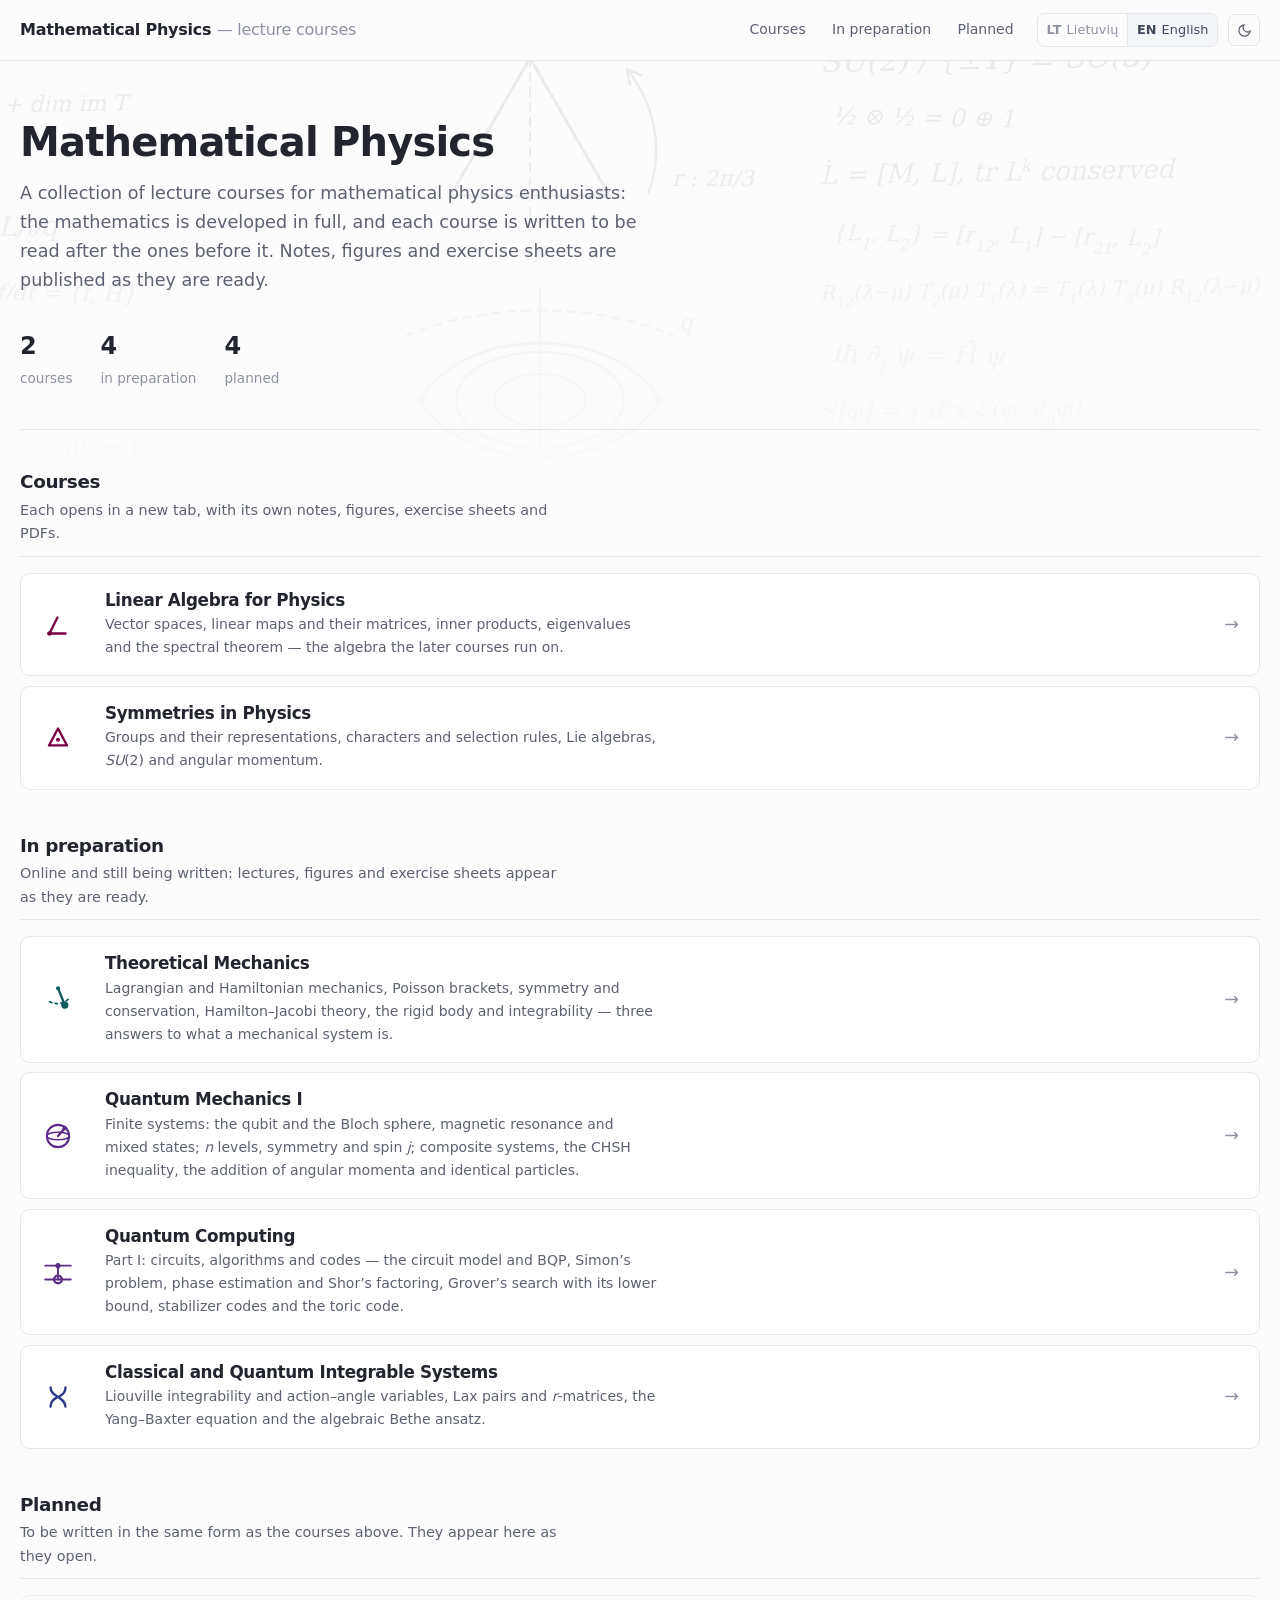
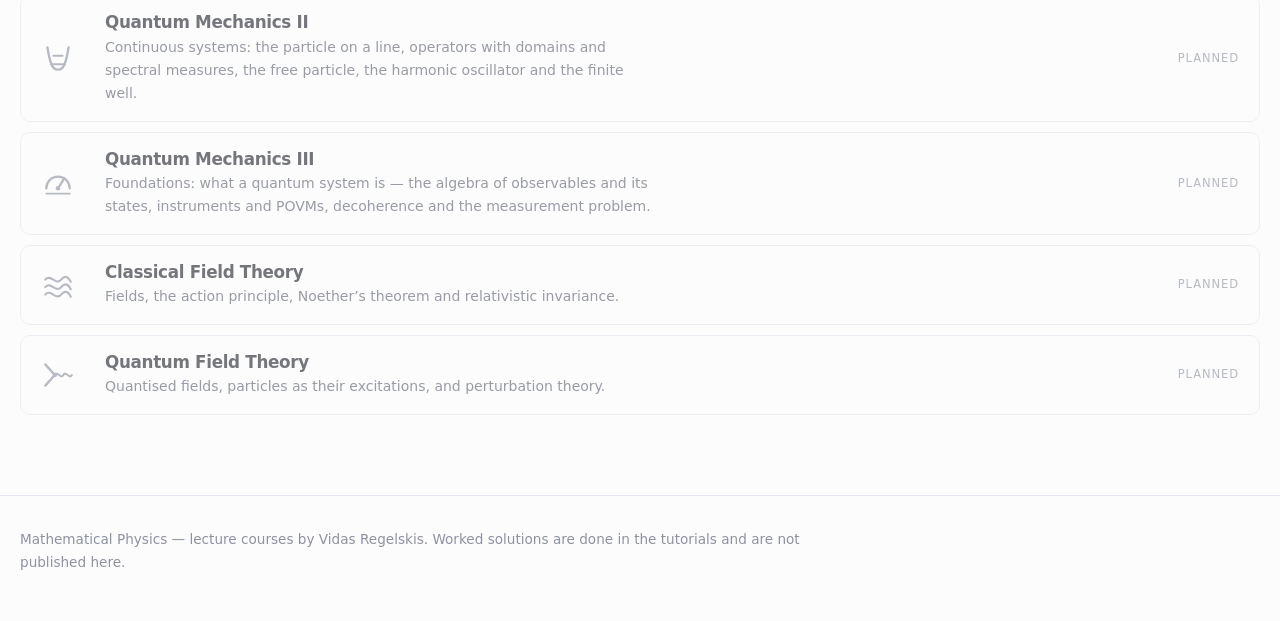
==== commit 92253939: "Publish the Mathematical Physics front page (2026-10-19T06:46Z)" ====
--- a/en/index.html
+++ b/en/index.html
@@ -70,7 +70,7 @@
 
   <section class="hero">
     <h1>Mathematical Physics</h1>
-    <p class="lede">Lecture courses built from one set of notes: the mathematics is developed in full, and each course is written to be read after the ones before it. Notes, figures and exercise sheets are published as they are lectured.</p>
+    <p class="lede">A collection of lecture courses for mathematical physics enthusiasts: the mathematics is developed in full, and each course is written to be read after the ones before it. Notes, figures and exercise sheets are published as they are ready.</p>
     <div class="meta">
       <div><b>2</b> courses</div>
       <div><b>4</b> in preparation</div>
